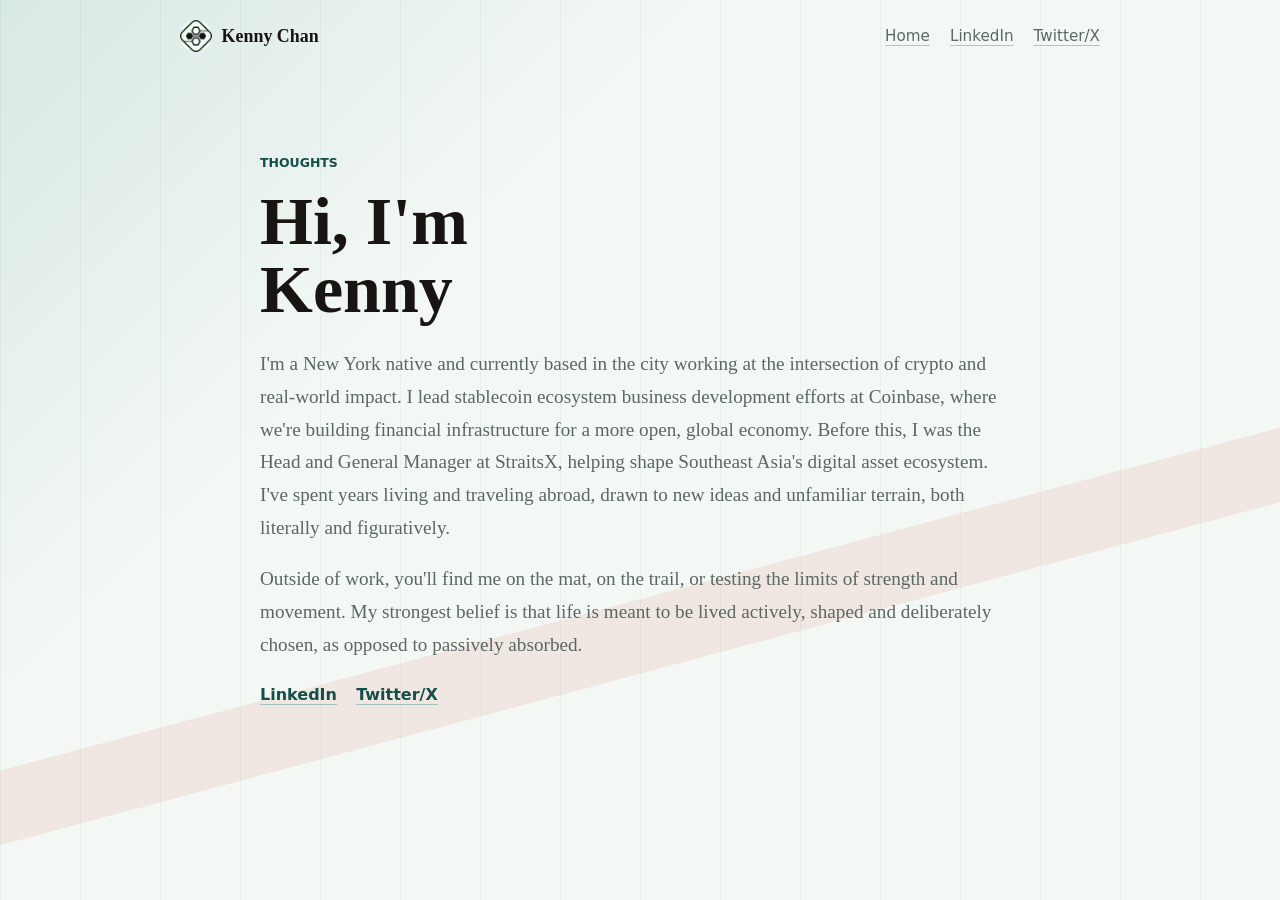
==== blog/index.html @ ad9028d1 "Migrate WordPress homepage content" ====
<!doctype html>
<html lang="en">
  <head>
    <meta charset="utf-8" />
    <meta name="viewport" content="width=device-width, initial-scale=1" />
    <meta
      name="description"
      content="Thoughts from Kenny Chan."
    />
    <title>Thoughts | Kenny Chan</title>
    <link rel="icon" href="../assets/logo-symbol.png" />
    <link rel="apple-touch-icon" href="../assets/logo-symbol.png" />
    <link rel="canonical" href="https://kennyhuachan.com/blog/" />
    <link rel="stylesheet" href="../assets/site.css" />
  </head>
  <body>
    <header class="site-header" aria-label="Primary">
      <a class="brand" href="/">
        <img src="../assets/logo-symbol.png" alt="" width="32" height="32" />
        <span>Kenny Chan</span>
      </a>
      <nav class="nav-links" aria-label="Site">
        <a href="/">Home</a>
        <a href="https://www.linkedin.com/in/kenny-hua-chan/">LinkedIn</a>
        <a href="https://x.com/kennyhuachan">Twitter/X</a>
      </nav>
    </header>

    <main>
      <section class="profile text-only" aria-labelledby="thoughts-title">
        <div class="profile-copy">
          <p class="eyebrow">Thoughts</p>
          <h1 id="thoughts-title">Hi, I'm Kenny</h1>
          <p>
            I'm a New York native and currently based in the city working at the
            intersection of crypto and real-world impact. I lead stablecoin
            ecosystem business development efforts at Coinbase, where we're
            building financial infrastructure for a more open, global economy.
            Before this, I was the Head and General Manager at StraitsX, helping
            shape Southeast Asia's digital asset ecosystem. I've spent years
            living and traveling abroad, drawn to new ideas and unfamiliar
            terrain, both literally and figuratively.
          </p>
          <p>
            Outside of work, you'll find me on the mat, on the trail, or testing
            the limits of strength and movement. My strongest belief is that
            life is meant to be lived actively, shaped and deliberately chosen,
            as opposed to passively absorbed.
          </p>
          <p class="link-row">
            <a href="https://www.linkedin.com/in/kenny-hua-chan/">LinkedIn</a>
            <a href="https://x.com/kennyhuachan">Twitter/X</a>
          </p>
        </div>
      </section>
    </main>
  </body>
</html>
---- assets/site.css ----
:root {
  color-scheme: light;
  --ink: #171412;
  --muted: #5b6762;
  --paper: #f4f8f5;
  --panel: #ffffff;
  --line: #bfd8d2;
  --accent: #0f766e;
  --accent-strong: #134e4a;
  --coral: #d45b43;
  --shadow: 0 24px 70px rgba(19, 78, 74, 0.12);
}

* {
  box-sizing: border-box;
}

html {
  scroll-behavior: smooth;
}

body {
  margin: 0;
  min-height: 100vh;
  color: var(--ink);
  background:
    linear-gradient(135deg, rgba(15, 118, 110, 0.12), transparent 32rem),
    linear-gradient(165deg, transparent 0 62%, rgba(212, 91, 67, 0.11) 62% 68%, transparent 68%),
    repeating-linear-gradient(90deg, rgba(15, 118, 110, 0.055) 0 1px, transparent 1px 5rem),
    var(--paper);
  font-family: Georgia, "Times New Roman", serif;
}

a {
  color: inherit;
  text-decoration-color: rgba(15, 118, 110, 0.35);
  text-underline-offset: 0.24em;
}

a:hover {
  text-decoration-color: var(--accent);
}

.site-header {
  display: flex;
  align-items: center;
  justify-content: space-between;
  gap: 1rem;
  width: min(920px, calc(100% - 2rem));
  margin: 0 auto;
  padding: 1.25rem 0;
}

.brand {
  display: inline-flex;
  align-items: center;
  gap: 0.6rem;
  font-size: 1.12rem;
  font-weight: 700;
  text-decoration: none;
}

.brand img {
  border-radius: 50%;
}

.nav-links {
  display: flex;
  flex-wrap: wrap;
  justify-content: flex-end;
  gap: 0.85rem 1.25rem;
  color: var(--muted);
  font-family: ui-sans-serif, system-ui, sans-serif;
  font-size: 0.95rem;
}

.profile {
  display: grid;
  justify-items: center;
  width: min(760px, calc(100% - 2rem));
  min-height: calc(100vh - 5rem);
  margin: 0 auto;
  padding: 5rem 0 4rem;
}

.profile.text-only {
  align-items: start;
  justify-items: start;
}

.profile-photo {
  width: 16rem;
  height: 16rem;
  border: 1px solid var(--line);
  border-radius: 50%;
  box-shadow: var(--shadow);
  object-fit: cover;
}

.profile-copy {
  width: 100%;
  margin-top: 2.5rem;
}

.text-only .profile-copy {
  margin-top: 0;
}

.eyebrow {
  margin: 0 0 0.85rem;
  color: var(--accent-strong);
  font-family: ui-sans-serif, system-ui, sans-serif;
  font-size: 0.78rem;
  font-weight: 800;
  letter-spacing: 0;
  text-transform: uppercase;
}

h1,
p {
  overflow-wrap: anywhere;
}

h1 {
  max-width: 10ch;
  margin: 0 0 1.6rem;
  font-size: 4.25rem;
  line-height: 1;
}

p {
  margin: 0;
  color: var(--muted);
  font-size: 1.2rem;
  line-height: 1.7;
}

p + p {
  margin-top: 1.2rem;
}

.link-row {
  display: flex;
  flex-wrap: wrap;
  gap: 0.75rem 1.2rem;
  color: var(--accent-strong);
  font-family: ui-sans-serif, system-ui, sans-serif;
  font-size: 1rem;
  font-weight: 700;
}

@media (max-width: 700px) {
  .site-header,
  .profile {
    width: min(100% - 1.25rem, 920px);
  }

  .site-header {
    align-items: flex-start;
    flex-direction: column;
  }

  .nav-links {
    justify-content: flex-start;
  }

  .profile {
    min-height: auto;
    padding-top: 3rem;
  }

  .profile-photo {
    width: 13rem;
    height: 13rem;
  }

  h1 {
    font-size: 3.2rem;
  }

  p {
    font-size: 1.08rem;
  }
}
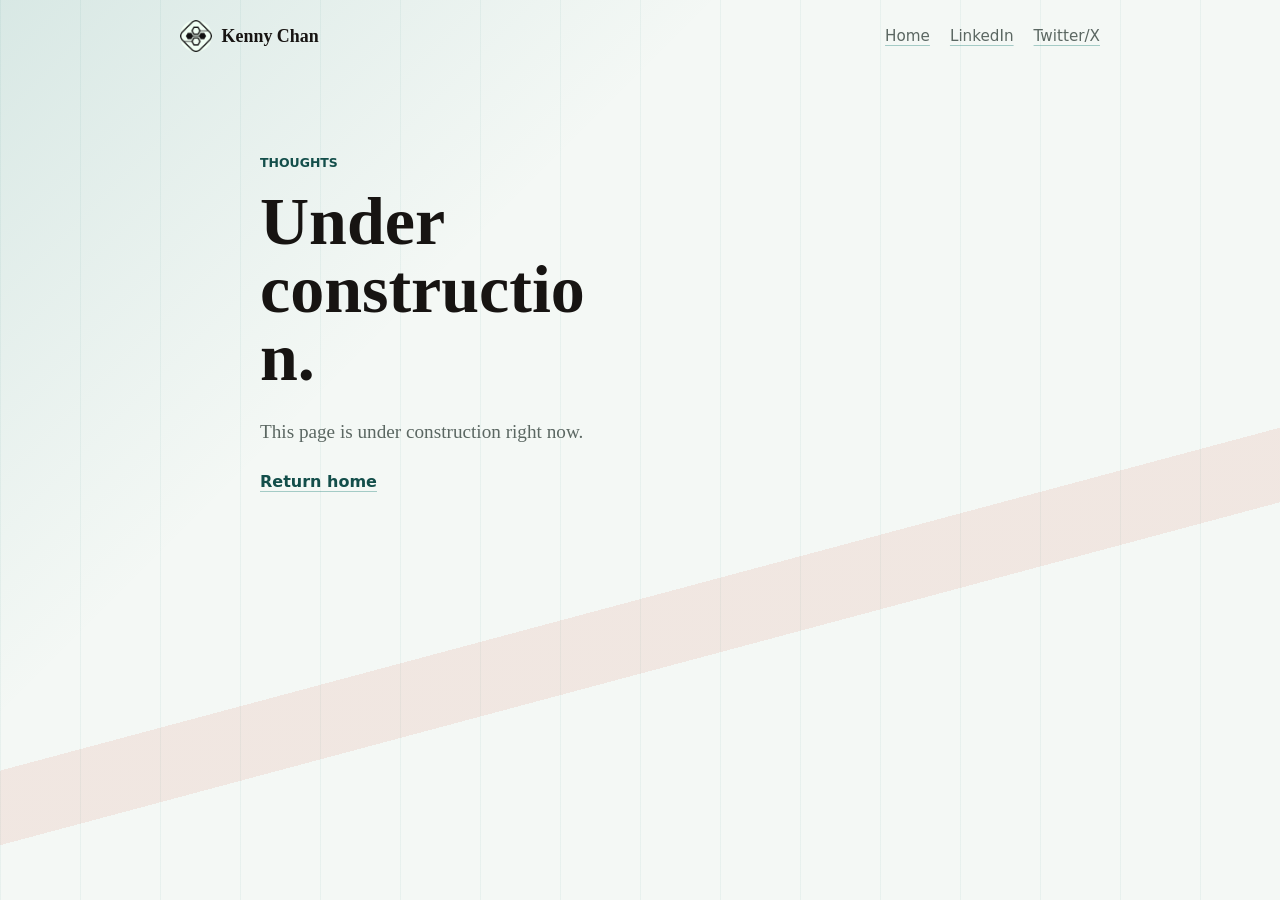
==== commit fc029e71: "Mark blog page under construction" ====
--- a/blog/index.html
+++ b/blog/index.html
@@ -30,26 +30,10 @@
       <section class="profile text-only" aria-labelledby="thoughts-title">
         <div class="profile-copy">
           <p class="eyebrow">Thoughts</p>
-          <h1 id="thoughts-title">Hi, I'm Kenny</h1>
-          <p>
-            I'm a New York native and currently based in the city working at the
-            intersection of crypto and real-world impact. I lead stablecoin
-            ecosystem business development efforts at Coinbase, where we're
-            building financial infrastructure for a more open, global economy.
-            Before this, I was the Head and General Manager at StraitsX, helping
-            shape Southeast Asia's digital asset ecosystem. I've spent years
-            living and traveling abroad, drawn to new ideas and unfamiliar
-            terrain, both literally and figuratively.
-          </p>
-          <p>
-            Outside of work, you'll find me on the mat, on the trail, or testing
-            the limits of strength and movement. My strongest belief is that
-            life is meant to be lived actively, shaped and deliberately chosen,
-            as opposed to passively absorbed.
-          </p>
+          <h1 id="thoughts-title">Under construction.</h1>
+          <p>This page is under construction right now.</p>
           <p class="link-row">
-            <a href="https://www.linkedin.com/in/kenny-hua-chan/">LinkedIn</a>
-            <a href="https://x.com/kennyhuachan">Twitter/X</a>
+            <a href="/">Return home</a>
           </p>
         </div>
       </section>
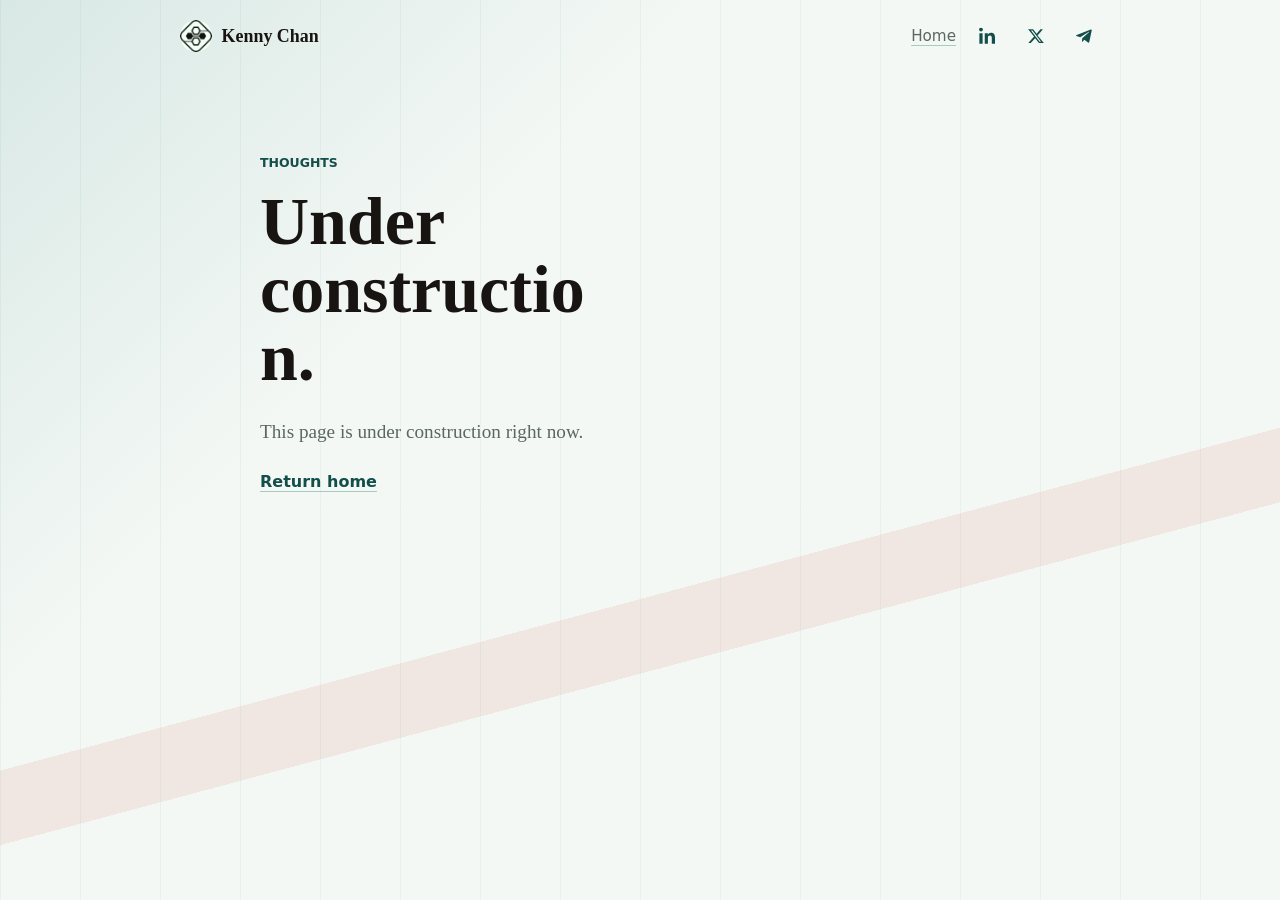
==== commit 0e40217a: "Use social icons in site navigation" ====
--- a/blog/index.html
+++ b/blog/index.html
@@ -19,10 +19,29 @@
         <img src="../assets/logo-symbol.png" alt="" width="32" height="32" />
         <span>Kenny Chan</span>
       </a>
-      <nav class="nav-links" aria-label="Site">
+      <button class="menu-toggle" type="button" aria-expanded="false" aria-controls="site-nav">
+        <span class="menu-toggle-line"></span>
+        <span class="menu-toggle-line"></span>
+        <span class="menu-toggle-line"></span>
+        <span class="screen-reader-text">Menu</span>
+      </button>
+      <nav class="nav-links" id="site-nav" aria-label="Site">
         <a href="/">Home</a>
-        <a href="https://www.linkedin.com/in/kenny-hua-chan/">LinkedIn</a>
-        <a href="https://x.com/kennyhuachan">Twitter/X</a>
+        <a class="social-link" href="https://www.linkedin.com/in/kenny-hua-chan/" aria-label="LinkedIn">
+          <svg class="social-icon" viewBox="0 0 24 24" aria-hidden="true">
+            <path d="M5.1 3.4c0 1.3-1 2.4-2.5 2.4S.1 4.7.1 3.4C.1 2 1.1 1 2.6 1s2.5 1 2.5 2.4ZM.5 8h4.2v14H.5V8Zm7 0h4v1.9h.1c.6-1.1 2-2.3 4.1-2.3 4.4 0 5.2 2.9 5.2 6.6V22h-4.2v-7c0-1.7 0-3.9-2.4-3.9s-2.7 1.8-2.7 3.7V22H7.5V8Z" />
+          </svg>
+        </a>
+        <a class="social-link" href="https://x.com/kennyhuachan" aria-label="Twitter/X">
+          <svg class="social-icon" viewBox="0 0 24 24" aria-hidden="true">
+            <path d="M17.6 3h3.2l-7 8 8.2 10h-6.4l-5-6.3L4.9 21H1.7l7.5-8.5L1.4 3H8l4.5 5.7L17.6 3Zm-1.1 16.2h1.8L7.1 4.7H5.2l11.3 14.5Z" />
+          </svg>
+        </a>
+        <a class="social-link" href="https://t.me/kennyhuachan" aria-label="Telegram">
+          <svg class="social-icon" viewBox="0 0 24 24" aria-hidden="true">
+            <path d="M21.8 4.6 18.7 19.4c-.2 1-.8 1.3-1.7.8l-4.7-3.4-2.3 2.2c-.2.2-.5.5-.9.5l.3-4.8 8.8-7.9c.4-.4-.1-.6-.6-.3L6.8 13.3 2.1 11.8c-1-.3-1-1 .2-1.5L20.5 3.3c.8-.3 1.6.2 1.3 1.3Z" />
+          </svg>
+        </a>
       </nav>
     </header>
 
@@ -38,5 +57,6 @@
         </div>
       </section>
     </main>
+    <script src="../assets/site.js"></script>
   </body>
 </html>
--- a/assets/site.css
+++ b/assets/site.css
@@ -46,6 +46,7 @@
   align-items: center;
   justify-content: space-between;
   gap: 1rem;
+  position: relative;
   width: min(920px, calc(100% - 2rem));
   margin: 0 auto;
   padding: 1.25rem 0;
@@ -64,14 +65,79 @@
   border-radius: 50%;
 }
 
+.menu-toggle {
+  display: none;
+  width: 2.65rem;
+  height: 2.65rem;
+  align-items: center;
+  justify-content: center;
+  flex-direction: column;
+  gap: 0.28rem;
+  border: 1px solid var(--line);
+  border-radius: 8px;
+  color: var(--ink);
+  background: rgba(255, 255, 255, 0.72);
+  cursor: pointer;
+}
+
+.menu-toggle-line {
+  display: block;
+  width: 1.15rem;
+  height: 2px;
+  border-radius: 999px;
+  background: currentColor;
+}
+
+.menu-toggle:focus-visible {
+  outline: 2px solid var(--accent);
+  outline-offset: 3px;
+}
+
+.screen-reader-text {
+  position: absolute;
+  width: 1px;
+  height: 1px;
+  margin: -1px;
+  overflow: hidden;
+  clip: rect(0, 0, 0, 0);
+  white-space: nowrap;
+}
+
 .nav-links {
   display: flex;
   flex-wrap: wrap;
+  align-items: center;
   justify-content: flex-end;
-  gap: 0.85rem 1.25rem;
+  gap: 0.85rem 1rem;
   color: var(--muted);
   font-family: ui-sans-serif, system-ui, sans-serif;
   font-size: 0.95rem;
+}
+
+.social-link {
+  display: inline-flex;
+  width: 2rem;
+  height: 2rem;
+  align-items: center;
+  justify-content: center;
+  border: 1px solid transparent;
+  border-radius: 8px;
+  color: var(--accent-strong);
+  text-decoration: none;
+}
+
+.social-link:hover,
+.social-link:focus-visible {
+  border-color: var(--line);
+  background: rgba(255, 255, 255, 0.7);
+  outline: none;
+}
+
+.social-icon {
+  display: block;
+  width: 1.15rem;
+  height: 1.15rem;
+  fill: currentColor;
 }
 
 .profile {
@@ -156,12 +222,46 @@
   }
 
   .site-header {
-    align-items: flex-start;
-    flex-direction: column;
+    align-items: center;
+  }
+
+  .menu-toggle {
+    display: flex;
+    margin-left: auto;
   }
 
   .nav-links {
-    justify-content: flex-start;
+    display: none;
+    position: absolute;
+    top: calc(100% - 0.6rem);
+    right: 0;
+    z-index: 10;
+    min-width: 12rem;
+    border: 1px solid var(--line);
+    border-radius: 8px;
+    padding: 0.75rem;
+    background: rgba(255, 255, 255, 0.96);
+    box-shadow: var(--shadow);
+  }
+
+  .nav-links.is-open {
+    display: grid;
+    grid-template-columns: 1fr repeat(3, 2.25rem);
+    align-items: center;
+    gap: 0.75rem;
+    justify-content: stretch;
+  }
+
+  .nav-links a {
+    display: block;
+    padding: 0.25rem 0;
+  }
+
+  .nav-links .social-link {
+    display: inline-flex;
+    width: 2.25rem;
+    height: 2.25rem;
+    padding: 0;
   }
 
   .profile {
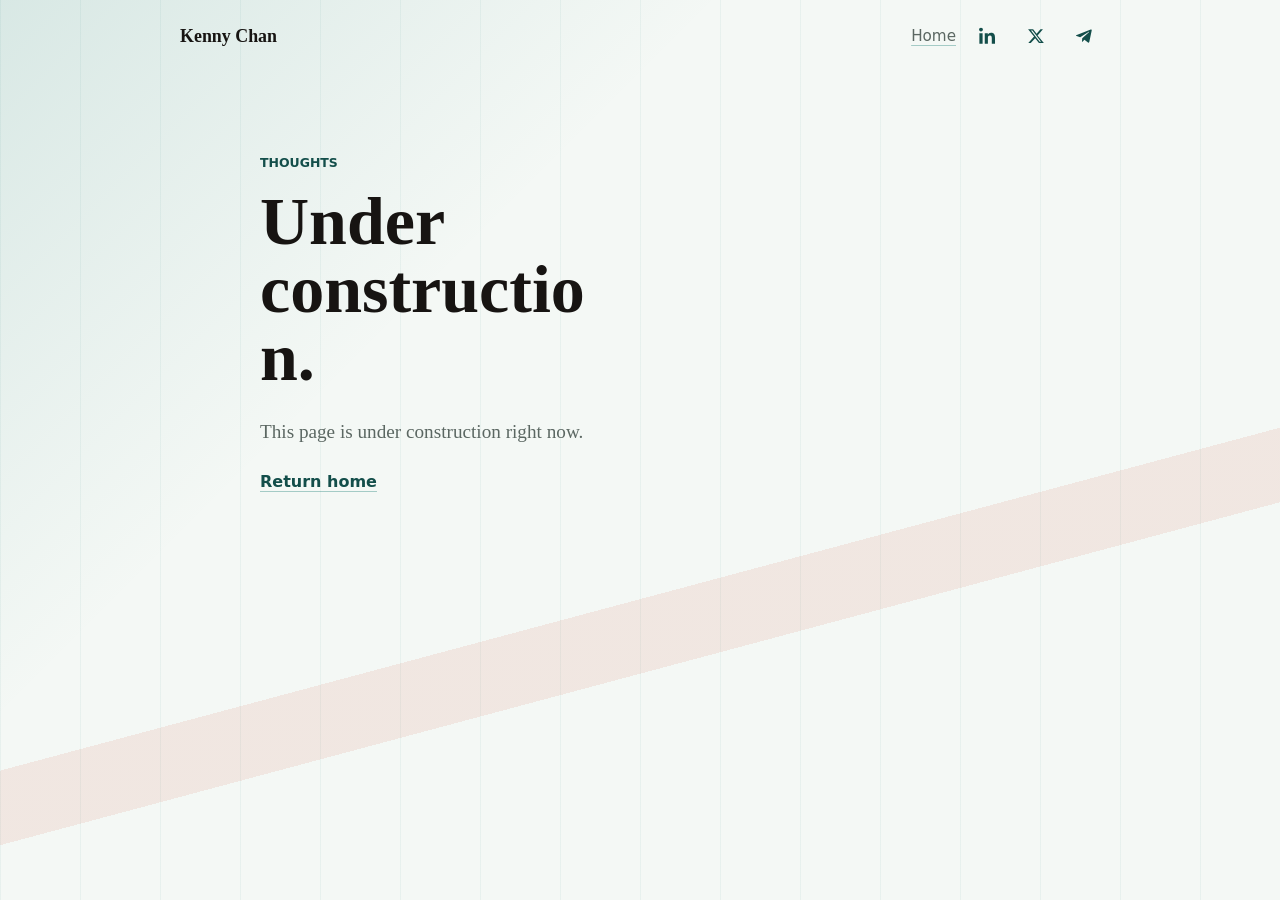
==== commit ad67fdb7: "Clean up site header" ====
--- a/blog/index.html
+++ b/blog/index.html
@@ -16,14 +16,12 @@
   <body>
     <header class="site-header" aria-label="Primary">
       <a class="brand" href="/">
-        <img src="../assets/logo-symbol.png" alt="" width="32" height="32" />
         <span>Kenny Chan</span>
       </a>
-      <button class="menu-toggle" type="button" aria-expanded="false" aria-controls="site-nav">
+      <button class="menu-toggle" type="button" aria-label="Menu" aria-expanded="false" aria-controls="site-nav">
         <span class="menu-toggle-line"></span>
         <span class="menu-toggle-line"></span>
         <span class="menu-toggle-line"></span>
-        <span class="screen-reader-text">Menu</span>
       </button>
       <nav class="nav-links" id="site-nav" aria-label="Site">
         <a href="/">Home</a>
--- a/assets/site.css
+++ b/assets/site.css
@@ -55,14 +55,9 @@
 .brand {
   display: inline-flex;
   align-items: center;
-  gap: 0.6rem;
   font-size: 1.12rem;
   font-weight: 700;
   text-decoration: none;
-}
-
-.brand img {
-  border-radius: 50%;
 }
 
 .menu-toggle {
@@ -91,16 +86,6 @@
 .menu-toggle:focus-visible {
   outline: 2px solid var(--accent);
   outline-offset: 3px;
-}
-
-.screen-reader-text {
-  position: absolute;
-  width: 1px;
-  height: 1px;
-  margin: -1px;
-  overflow: hidden;
-  clip: rect(0, 0, 0, 0);
-  white-space: nowrap;
 }
 
 .nav-links {
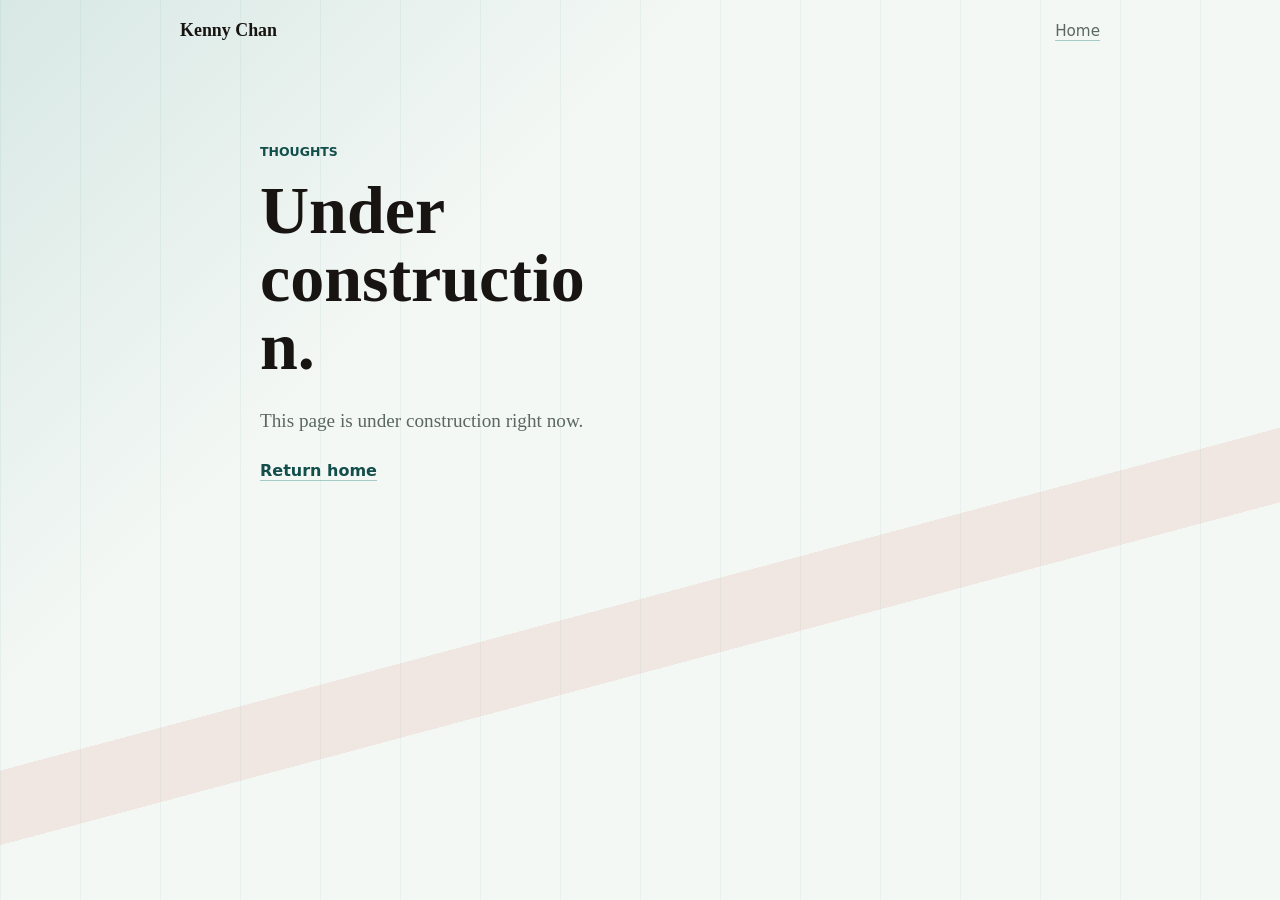
==== commit 01deebbb: "Move social links below profile photo" ====
--- a/blog/index.html
+++ b/blog/index.html
@@ -25,21 +25,6 @@
       </button>
       <nav class="nav-links" id="site-nav" aria-label="Site">
         <a href="/">Home</a>
-        <a class="social-link" href="https://www.linkedin.com/in/kenny-hua-chan/" aria-label="LinkedIn">
-          <svg class="social-icon" viewBox="0 0 24 24" aria-hidden="true">
-            <path d="M5.1 3.4c0 1.3-1 2.4-2.5 2.4S.1 4.7.1 3.4C.1 2 1.1 1 2.6 1s2.5 1 2.5 2.4ZM.5 8h4.2v14H.5V8Zm7 0h4v1.9h.1c.6-1.1 2-2.3 4.1-2.3 4.4 0 5.2 2.9 5.2 6.6V22h-4.2v-7c0-1.7 0-3.9-2.4-3.9s-2.7 1.8-2.7 3.7V22H7.5V8Z" />
-          </svg>
-        </a>
-        <a class="social-link" href="https://x.com/kennyhuachan" aria-label="Twitter/X">
-          <svg class="social-icon" viewBox="0 0 24 24" aria-hidden="true">
-            <path d="M17.6 3h3.2l-7 8 8.2 10h-6.4l-5-6.3L4.9 21H1.7l7.5-8.5L1.4 3H8l4.5 5.7L17.6 3Zm-1.1 16.2h1.8L7.1 4.7H5.2l11.3 14.5Z" />
-          </svg>
-        </a>
-        <a class="social-link" href="https://t.me/kennyhuachan" aria-label="Telegram">
-          <svg class="social-icon" viewBox="0 0 24 24" aria-hidden="true">
-            <path d="M21.8 4.6 18.7 19.4c-.2 1-.8 1.3-1.7.8l-4.7-3.4-2.3 2.2c-.2.2-.5.5-.9.5l.3-4.8 8.8-7.9c.4-.4-.1-.6-.6-.3L6.8 13.3 2.1 11.8c-1-.3-1-1 .2-1.5L20.5 3.3c.8-.3 1.6.2 1.3 1.3Z" />
-          </svg>
-        </a>
       </nav>
     </header>
 
--- a/assets/site.css
+++ b/assets/site.css
@@ -61,7 +61,7 @@
 }
 
 .menu-toggle {
-  display: none;
+  display: none !important;
   width: 2.65rem;
   height: 2.65rem;
   align-items: center;
@@ -148,9 +148,27 @@
   object-fit: cover;
 }
 
+.profile-social-bar {
+  display: flex;
+  align-items: center;
+  justify-content: center;
+  gap: 1rem;
+  margin-top: 1.3rem;
+  border: 1px solid var(--line);
+  border-radius: 8px;
+  padding: 0.55rem 0.75rem;
+  background: rgba(255, 255, 255, 0.72);
+  box-shadow: 0 14px 38px rgba(19, 78, 74, 0.08);
+}
+
+.profile-social-bar .social-link {
+  width: 2.45rem;
+  height: 2.25rem;
+}
+
 .profile-copy {
   width: 100%;
-  margin-top: 2.5rem;
+  margin-top: 2rem;
 }
 
 .text-only .profile-copy {
@@ -211,8 +229,11 @@
   }
 
   .menu-toggle {
-    display: flex;
+    display: flex !important;
     margin-left: auto;
+    position: absolute;
+    top: 0.8rem;
+    right: 0;
   }
 
   .nav-links {
@@ -231,7 +252,6 @@
 
   .nav-links.is-open {
     display: grid;
-    grid-template-columns: 1fr repeat(3, 2.25rem);
     align-items: center;
     gap: 0.75rem;
     justify-content: stretch;
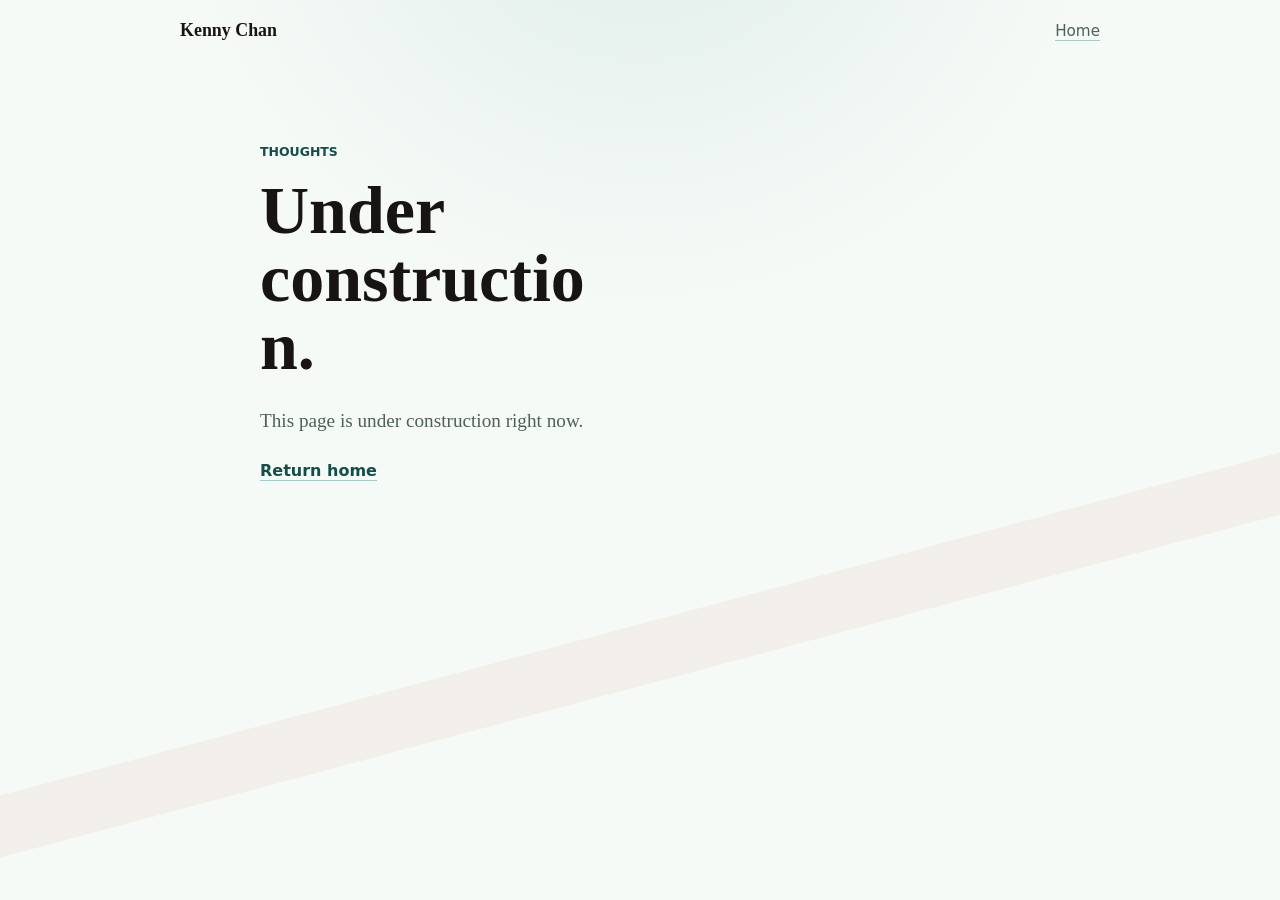
==== commit b3555952: "Update site metadata positioning" ====
--- a/blog/index.html
+++ b/blog/index.html
@@ -5,9 +5,17 @@
     <meta name="viewport" content="width=device-width, initial-scale=1" />
     <meta
       name="description"
-      content="Thoughts from Kenny Chan."
+      content="Thoughts from Kenny Chan on stablecoins, crypto infrastructure, fintech partnerships, and AI-enabled GTM workflows."
     />
     <title>Thoughts | Kenny Chan</title>
+    <meta property="og:title" content="Thoughts | Kenny Chan" />
+    <meta
+      property="og:description"
+      content="Notes on stablecoins, crypto infrastructure, fintech partnerships, and AI-enabled GTM workflows."
+    />
+    <meta property="og:type" content="website" />
+    <meta property="og:url" content="https://kennyhuachan.com/blog/" />
+    <meta property="og:image" content="https://kennyhuachan.com/assets/kenny-profile.png?v=20260517-3" />
     <link rel="icon" href="../assets/logo-symbol.png" />
     <link rel="apple-touch-icon" href="../assets/logo-symbol.png" />
     <link rel="canonical" href="https://kennyhuachan.com/blog/" />
--- a/assets/site.css
+++ b/assets/site.css
@@ -1,14 +1,14 @@
 :root {
   color-scheme: light;
   --ink: #171412;
-  --muted: #5b6762;
-  --paper: #f4f8f5;
+  --muted: #4f5f59;
+  --paper: #f6faf7;
   --panel: #ffffff;
-  --line: #bfd8d2;
+  --line: #c8ddd7;
   --accent: #0f766e;
   --accent-strong: #134e4a;
-  --coral: #d45b43;
-  --shadow: 0 24px 70px rgba(19, 78, 74, 0.12);
+  --coral: #c96c55;
+  --shadow: 0 24px 70px rgba(19, 78, 74, 0.1);
 }
 
 * {
@@ -24,11 +24,10 @@
   min-height: 100vh;
   color: var(--ink);
   background:
-    linear-gradient(135deg, rgba(15, 118, 110, 0.12), transparent 32rem),
-    linear-gradient(165deg, transparent 0 62%, rgba(212, 91, 67, 0.11) 62% 68%, transparent 68%),
-    repeating-linear-gradient(90deg, rgba(15, 118, 110, 0.055) 0 1px, transparent 1px 5rem),
+    radial-gradient(circle at 50% -10rem, rgba(15, 118, 110, 0.1), transparent 29rem),
+    linear-gradient(165deg, transparent 0 64%, rgba(201, 108, 85, 0.075) 64% 69%, transparent 69%),
     var(--paper);
-  font-family: Georgia, "Times New Roman", serif;
+  font-family: Charter, "Iowan Old Style", Georgia, "Times New Roman", serif;
 }
 
 a {
@@ -139,31 +138,42 @@
   justify-items: start;
 }
 
+.profile-card {
+  display: grid;
+  justify-items: center;
+  width: min(100%, 12rem);
+}
+
 .profile-photo {
-  width: 16rem;
-  height: 16rem;
+  width: 12rem;
+  height: 12rem;
   border: 1px solid var(--line);
   border-radius: 50%;
-  box-shadow: var(--shadow);
+  box-shadow: 0 14px 34px rgba(19, 78, 74, 0.08);
   object-fit: cover;
 }
 
 .profile-social-bar {
-  display: flex;
-  align-items: center;
-  justify-content: center;
-  gap: 1rem;
-  margin-top: 1.3rem;
-  border: 1px solid var(--line);
-  border-radius: 8px;
-  padding: 0.55rem 0.75rem;
-  background: rgba(255, 255, 255, 0.72);
-  box-shadow: 0 14px 38px rgba(19, 78, 74, 0.08);
+  display: grid;
+  grid-template-columns: repeat(3, 1fr);
+  align-items: center;
+  justify-content: stretch;
+  gap: 0.12rem;
+  width: 10.75rem;
+  margin-top: 0.96rem;
 }
 
 .profile-social-bar .social-link {
-  width: 2.45rem;
-  height: 2.25rem;
+  display: inline-flex;
+  width: 100%;
+  height: 2.08rem;
+  padding: 0;
+  border-radius: 999px;
+}
+
+.profile-social-bar .social-icon {
+  width: 1.14rem;
+  height: 1.14rem;
 }
 
 .profile-copy {
@@ -186,6 +196,7 @@
 }
 
 h1,
+h2,
 p {
   overflow-wrap: anywhere;
 }
@@ -197,6 +208,16 @@
   line-height: 1;
 }
 
+.lede {
+  max-width: none;
+  margin-top: 0;
+  border-left: 3px solid var(--coral);
+  padding-left: 1rem;
+  color: var(--accent-strong);
+  font-size: 1.35rem;
+  line-height: 1.5;
+}
+
 p {
   margin: 0;
   color: var(--muted);
@@ -206,6 +227,176 @@
 
 p + p {
   margin-top: 1.2rem;
+}
+
+.section-label {
+  margin: 0 0 0.85rem;
+  color: var(--accent-strong);
+  font-family: ui-sans-serif, system-ui, sans-serif;
+  font-size: 0.76rem;
+  font-weight: 800;
+  letter-spacing: 0.08em;
+  text-transform: uppercase;
+}
+
+.operator-section,
+.proof-panel,
+.work-with-me {
+  margin-top: 3rem;
+}
+
+.operator-section,
+.proof-panel,
+.work-with-me {
+  border: 1px solid rgba(200, 221, 215, 0.86);
+  border-radius: 1.3rem;
+  background: rgba(255, 255, 255, 0.52);
+  box-shadow: 0 18px 46px rgba(19, 78, 74, 0.055);
+}
+
+.operator-section {
+  padding: 1.2rem;
+}
+
+.operator-grid {
+  display: grid;
+  grid-template-columns: repeat(2, minmax(0, 1fr));
+  gap: 0;
+}
+
+.operator-card {
+  padding: 1.05rem 1rem;
+}
+
+.operator-card:nth-child(odd) {
+  padding-left: 0;
+}
+
+.operator-card:nth-child(even) {
+  border-left: 1px solid rgba(200, 221, 215, 0.7);
+  padding-right: 0;
+}
+
+.operator-card:nth-child(n + 3) {
+  border-top: 1px solid rgba(200, 221, 215, 0.7);
+}
+
+.operator-card span {
+  display: inline-flex;
+  margin-bottom: 1.15rem;
+  color: var(--coral);
+  font-family: ui-sans-serif, system-ui, sans-serif;
+  font-size: 0.72rem;
+  font-weight: 800;
+  letter-spacing: 0.08em;
+}
+
+.operator-card h2 {
+  margin: 0;
+  color: var(--ink);
+  font-size: 1.15rem;
+  letter-spacing: -0.025em;
+  line-height: 1.1;
+}
+
+.operator-card p {
+  margin-top: 0.65rem;
+  font-size: 0.98rem;
+  line-height: 1.5;
+}
+
+.proof-panel,
+.work-with-me {
+  padding: 1.2rem;
+}
+
+.experience-list {
+  display: grid;
+  gap: 1rem;
+  margin: 0;
+  padding: 0;
+  list-style: none;
+}
+
+.experience-list li {
+  display: grid;
+  grid-template-columns: minmax(10.5rem, 0.42fr) 1fr;
+  gap: 1rem;
+  align-items: baseline;
+  border-top: 1px solid rgba(200, 221, 215, 0.7);
+  padding-top: 1rem;
+}
+
+.experience-list li:first-child {
+  border-top: 0;
+  padding-top: 0;
+}
+
+.experience-list strong {
+  display: block;
+  color: var(--ink);
+  font-size: 1rem;
+}
+
+.experience-list li > span {
+  color: var(--muted);
+  font-size: 0.95rem;
+  line-height: 1.45;
+}
+
+.experience-list .experience-year {
+  display: block;
+  margin-top: 0.22rem;
+  color: var(--coral);
+  font-family: ui-sans-serif, system-ui, sans-serif;
+  font-size: 0.72rem;
+  font-weight: 800;
+  letter-spacing: 0.08em;
+  line-height: 1.2;
+  text-transform: uppercase;
+}
+
+.work-with-me {
+  display: grid;
+  grid-template-columns: 1fr auto;
+  gap: 1.5rem;
+  align-items: center;
+  background:
+    linear-gradient(135deg, rgba(15, 118, 110, 0.08), transparent 70%),
+    rgba(255, 255, 255, 0.6);
+}
+
+.work-with-me p:not(.section-label) {
+  max-width: 31rem;
+  font-size: 1.02rem;
+  line-height: 1.55;
+}
+
+.cta-row {
+  display: grid;
+  gap: 0.55rem;
+  min-width: 11.5rem;
+  font-family: ui-sans-serif, system-ui, sans-serif;
+  font-size: 0.9rem;
+  font-weight: 750;
+}
+
+.cta-row a {
+  display: inline-flex;
+  justify-content: center;
+  border: 1px solid var(--line);
+  border-radius: 999px;
+  padding: 0.68rem 0.9rem;
+  color: var(--accent-strong);
+  background: rgba(255, 255, 255, 0.56);
+  text-decoration: none;
+}
+
+.cta-row a:hover,
+.cta-row a:focus-visible {
+  border-color: var(--accent);
+  background: rgba(255, 255, 255, 0.86);
+  outline: none;
 }
 
 .link-row {
@@ -275,14 +466,75 @@
   }
 
   .profile-photo {
-    width: 13rem;
-    height: 13rem;
+    width: 9.75rem;
+    height: 9.75rem;
+  }
+
+  .profile-card {
+    width: min(100%, 9.75rem);
+  }
+
+  .profile-social-bar {
+    width: 9.6rem;
+    margin-top: 1.5rem;
   }
 
   h1 {
     font-size: 3.2rem;
   }
 
+  .lede {
+    font-size: 1.16rem;
+  }
+
+  .operator-grid,
+  .work-with-me,
+  .experience-list li {
+    grid-template-columns: 1fr;
+  }
+
+  .operator-section,
+  .proof-panel,
+  .work-with-me {
+    margin-top: 2.35rem;
+  }
+
+  .proof-panel,
+  .operator-section,
+  .work-with-me {
+    border-radius: 1rem;
+  }
+
+  .operator-card {
+    padding: 1rem 0;
+  }
+
+  .operator-card:first-child {
+    padding-top: 0.25rem;
+  }
+
+  .operator-card:last-child {
+    padding-bottom: 0;
+  }
+
+  .operator-card:nth-child(even) {
+    border-left: 0;
+    padding-right: 0;
+  }
+
+  .operator-card:nth-child(n + 2) {
+    border-top: 1px solid rgba(200, 221, 215, 0.7);
+  }
+
+  .work-with-me {
+    align-items: stretch;
+    gap: 1.15rem;
+  }
+
+  .cta-row {
+    min-width: 0;
+  }
+
   p {
     font-size: 1.08rem;
   }
